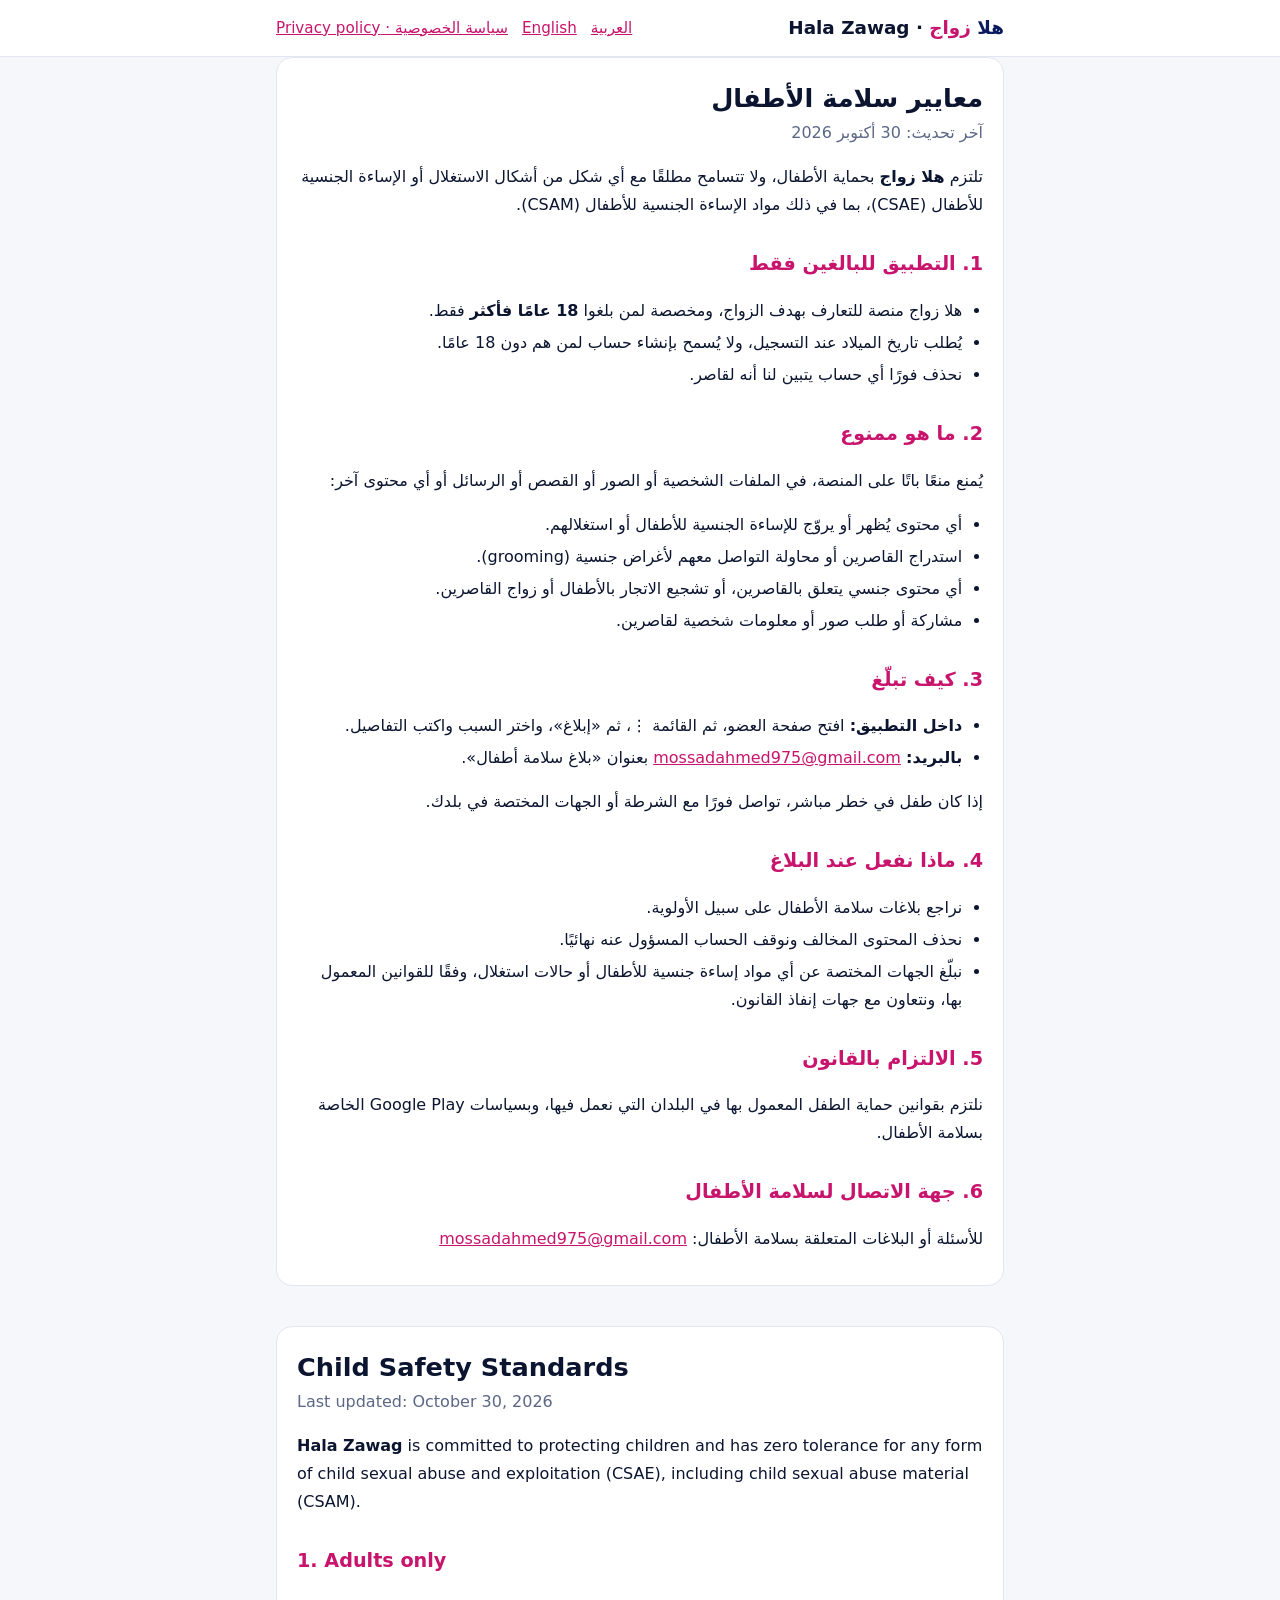
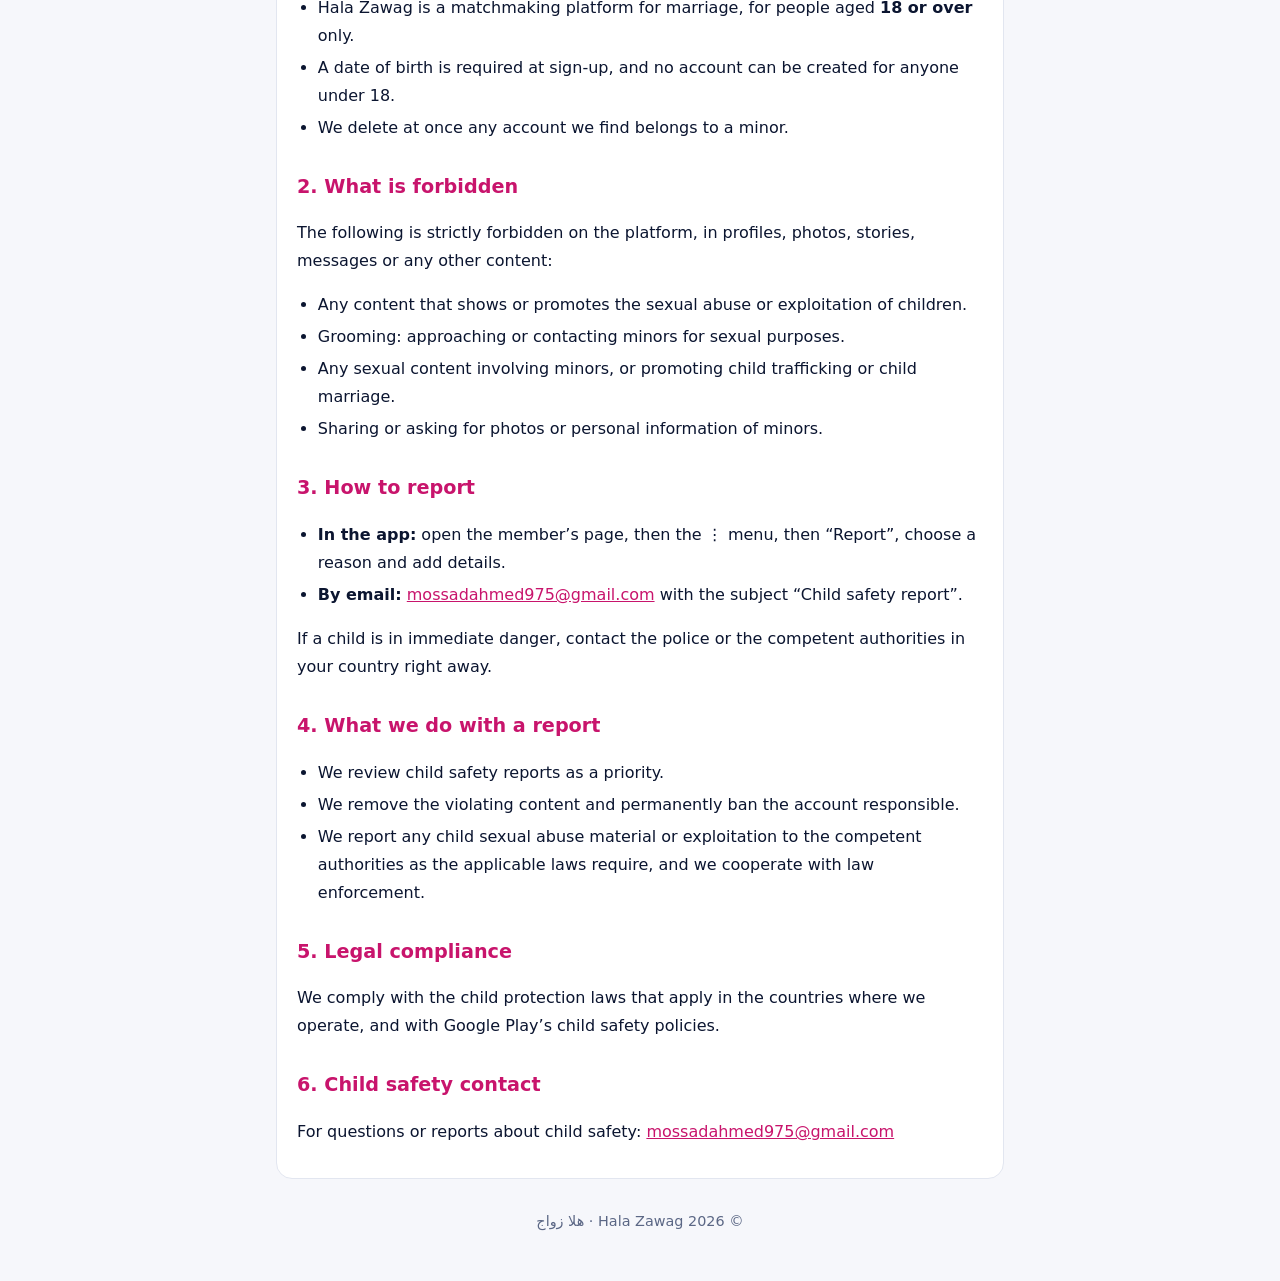
==== child-safety.html @ 01727cb4 "Add child safety standards page Co-Authored-By: Claude Opus 5.5 <noreply@anthropic.com>" ====
<!doctype html>
<html lang="ar" dir="rtl">
<head>
<meta charset="utf-8">
<meta name="viewport" content="width=device-width, initial-scale=1">
<title>معايير سلامة الأطفال – هلا زواج | Child Safety Standards – Hala Zawag</title>
<meta name="description" content="معايير هلا زواج لحماية الأطفال من الاستغلال والإساءة الجنسية. Hala Zawag's standards against child sexual abuse and exploitation.">
<link rel="stylesheet" href="style.css">
</head>
<body>
<header class="top">
  <div class="wrap">
    <p class="brand"><span class="first">هلا</span> <span class="second">زواج</span> · Hala Zawag</p>
    <nav class="lang" aria-label="Language">
      <a href="#ar" lang="ar">العربية</a>
      <a href="#en" lang="en">English</a>
      <a href="index.html">سياسة الخصوصية · Privacy policy</a>
    </nav>
  </div>
</header>

<main class="wrap">

<article id="ar" lang="ar" dir="rtl">
  <h1>معايير سلامة الأطفال</h1>
  <p class="meta">آخر تحديث: 30 أكتوبر 2026</p>

  <p>تلتزم <strong>هلا زواج</strong> بحماية الأطفال، ولا تتسامح مطلقًا مع أي شكل من أشكال الاستغلال أو الإساءة الجنسية للأطفال (CSAE)، بما في ذلك مواد الإساءة الجنسية للأطفال (CSAM).</p>

  <h2>1. التطبيق للبالغين فقط</h2>
  <ul>
    <li>هلا زواج منصة للتعارف بهدف الزواج، ومخصصة لمن بلغوا <strong>18 عامًا فأكثر</strong> فقط.</li>
    <li>يُطلب تاريخ الميلاد عند التسجيل، ولا يُسمح بإنشاء حساب لمن هم دون 18 عامًا.</li>
    <li>نحذف فورًا أي حساب يتبين لنا أنه لقاصر.</li>
  </ul>

  <h2>2. ما هو ممنوع</h2>
  <p>يُمنع منعًا باتًا على المنصة، في الملفات الشخصية أو الصور أو القصص أو الرسائل أو أي محتوى آخر:</p>
  <ul>
    <li>أي محتوى يُظهر أو يروّج للإساءة الجنسية للأطفال أو استغلالهم.</li>
    <li>استدراج القاصرين أو محاولة التواصل معهم لأغراض جنسية (grooming).</li>
    <li>أي محتوى جنسي يتعلق بالقاصرين، أو تشجيع الاتجار بالأطفال أو زواج القاصرين.</li>
    <li>مشاركة أو طلب صور أو معلومات شخصية لقاصرين.</li>
  </ul>

  <h2>3. كيف تبلّغ</h2>
  <ul>
    <li><strong>داخل التطبيق:</strong> افتح صفحة العضو، ثم القائمة ⋮، ثم «إبلاغ»، واختر السبب واكتب التفاصيل.</li>
    <li><strong>بالبريد:</strong> <a href="mailto:mossadahmed975@gmail.com?subject=Child%20safety%20report">mossadahmed975@gmail.com</a> بعنوان «بلاغ سلامة أطفال».</li>
  </ul>
  <p>إذا كان طفل في خطر مباشر، تواصل فورًا مع الشرطة أو الجهات المختصة في بلدك.</p>

  <h2>4. ماذا نفعل عند البلاغ</h2>
  <ul>
    <li>نراجع بلاغات سلامة الأطفال على سبيل الأولوية.</li>
    <li>نحذف المحتوى المخالف ونوقف الحساب المسؤول عنه نهائيًا.</li>
    <li>نبلّغ الجهات المختصة عن أي مواد إساءة جنسية للأطفال أو حالات استغلال، وفقًا للقوانين المعمول بها، ونتعاون مع جهات إنفاذ القانون.</li>
  </ul>

  <h2>5. الالتزام بالقانون</h2>
  <p>نلتزم بقوانين حماية الطفل المعمول بها في البلدان التي نعمل فيها، وبسياسات Google Play الخاصة بسلامة الأطفال.</p>

  <h2>6. جهة الاتصال لسلامة الأطفال</h2>
  <p>للأسئلة أو البلاغات المتعلقة بسلامة الأطفال: <a href="mailto:mossadahmed975@gmail.com">mossadahmed975@gmail.com</a></p>
</article>

<hr>

<article id="en" lang="en" dir="ltr">
  <h1>Child Safety Standards</h1>
  <p class="meta">Last updated: October 30, 2026</p>

  <p><strong>Hala Zawag</strong> is committed to protecting children and has zero tolerance for any form of child sexual abuse and exploitation (CSAE), including child sexual abuse material (CSAM).</p>

  <h2>1. Adults only</h2>
  <ul>
    <li>Hala Zawag is a matchmaking platform for marriage, for people aged <strong>18 or over</strong> only.</li>
    <li>A date of birth is required at sign-up, and no account can be created for anyone under 18.</li>
    <li>We delete at once any account we find belongs to a minor.</li>
  </ul>

  <h2>2. What is forbidden</h2>
  <p>The following is strictly forbidden on the platform, in profiles, photos, stories, messages or any other content:</p>
  <ul>
    <li>Any content that shows or promotes the sexual abuse or exploitation of children.</li>
    <li>Grooming: approaching or contacting minors for sexual purposes.</li>
    <li>Any sexual content involving minors, or promoting child trafficking or child marriage.</li>
    <li>Sharing or asking for photos or personal information of minors.</li>
  </ul>

  <h2>3. How to report</h2>
  <ul>
    <li><strong>In the app:</strong> open the member’s page, then the ⋮ menu, then “Report”, choose a reason and add details.</li>
    <li><strong>By email:</strong> <a href="mailto:mossadahmed975@gmail.com?subject=Child%20safety%20report">mossadahmed975@gmail.com</a> with the subject “Child safety report”.</li>
  </ul>
  <p>If a child is in immediate danger, contact the police or the competent authorities in your country right away.</p>

  <h2>4. What we do with a report</h2>
  <ul>
    <li>We review child safety reports as a priority.</li>
    <li>We remove the violating content and permanently ban the account responsible.</li>
    <li>We report any child sexual abuse material or exploitation to the competent authorities as the applicable laws require, and we cooperate with law enforcement.</li>
  </ul>

  <h2>5. Legal compliance</h2>
  <p>We comply with the child protection laws that apply in the countries where we operate, and with Google Play’s child safety policies.</p>

  <h2>6. Child safety contact</h2>
  <p>For questions or reports about child safety: <a href="mailto:mossadahmed975@gmail.com">mossadahmed975@gmail.com</a></p>
</article>

</main>
<footer class="wrap foot"><p>© 2026 Hala Zawag · هلا زواج</p></footer>
</body>
</html>
---- style.css ----
:root {
  --bg: #F6F7FB;
  --surface: #FFFFFF;
  --text: #0B1530;
  --muted: #5B6785;
  --line: #E2E6F0;
  --pink: #C8146C;
  --navy: #0B1A5E;
}
@media (prefers-color-scheme: dark) {
  :root {
    --bg: #03102B;
    --surface: #0E1C36;
    --text: #F5F7FA;
    --muted: #9AA6C4;
    --line: #1A2B4D;
    --pink: #F0609F;
    --navy: #FFFFFF;
  }
}
* { box-sizing: border-box; }
html { -webkit-text-size-adjust: 100%; }
body {
  margin: 0;
  background: var(--bg);
  color: var(--text);
  font: 16px/1.75 "Tajawal", "Segoe UI", system-ui, -apple-system, sans-serif;
}
.wrap { max-width: 760px; margin: 0 auto; padding: 0 16px; }
.top { background: var(--surface); border-bottom: 1px solid var(--line); }
.top .wrap { display: flex; flex-wrap: wrap; align-items: center; justify-content: space-between; gap: 8px 16px; padding-block: 12px; }
.brand { margin: 0; font-weight: 800; font-size: 1.15rem; }
.brand .first { color: var(--navy); }
.brand .second { color: var(--pink); }
.lang { display: flex; flex-wrap: wrap; gap: 4px 14px; font-size: .95rem; }
a { color: var(--pink); }
main { padding-block: 24px 8px; }
article { background: var(--surface); border: 1px solid var(--line); border-radius: 16px; padding: 8px 20px 16px; }
h1 { font-size: 1.6rem; line-height: 1.3; margin: 16px 0 4px; }
h2 { font-size: 1.2rem; margin: 28px 0 6px; color: var(--pink); }
h3 { font-size: 1.02rem; margin: 18px 0 4px; }
.meta { color: var(--muted); margin-top: 0; }
ul, ol { padding-inline-start: 1.3em; }
li { margin-block: 4px; }
hr { border: 0; height: 24px; }
.foot { color: var(--muted); font-size: .9rem; padding-block: 16px 32px; text-align: center; }
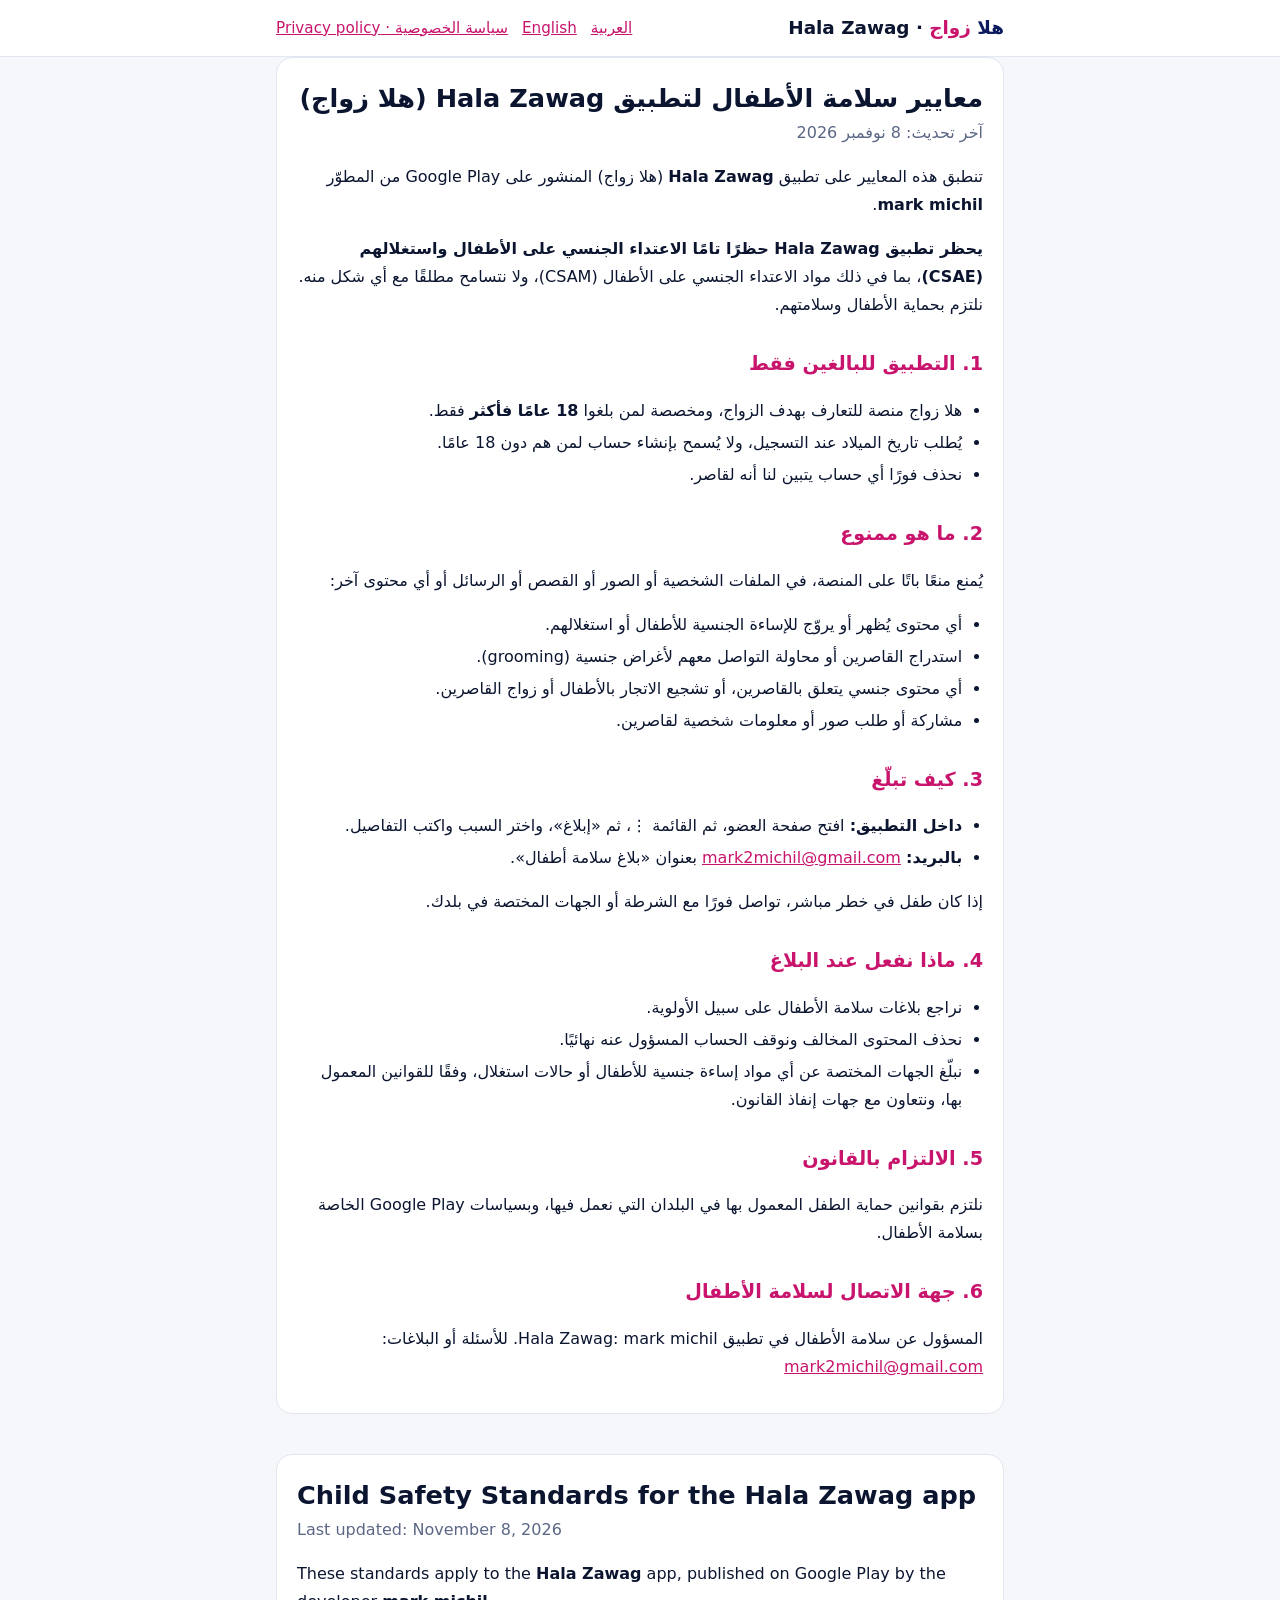
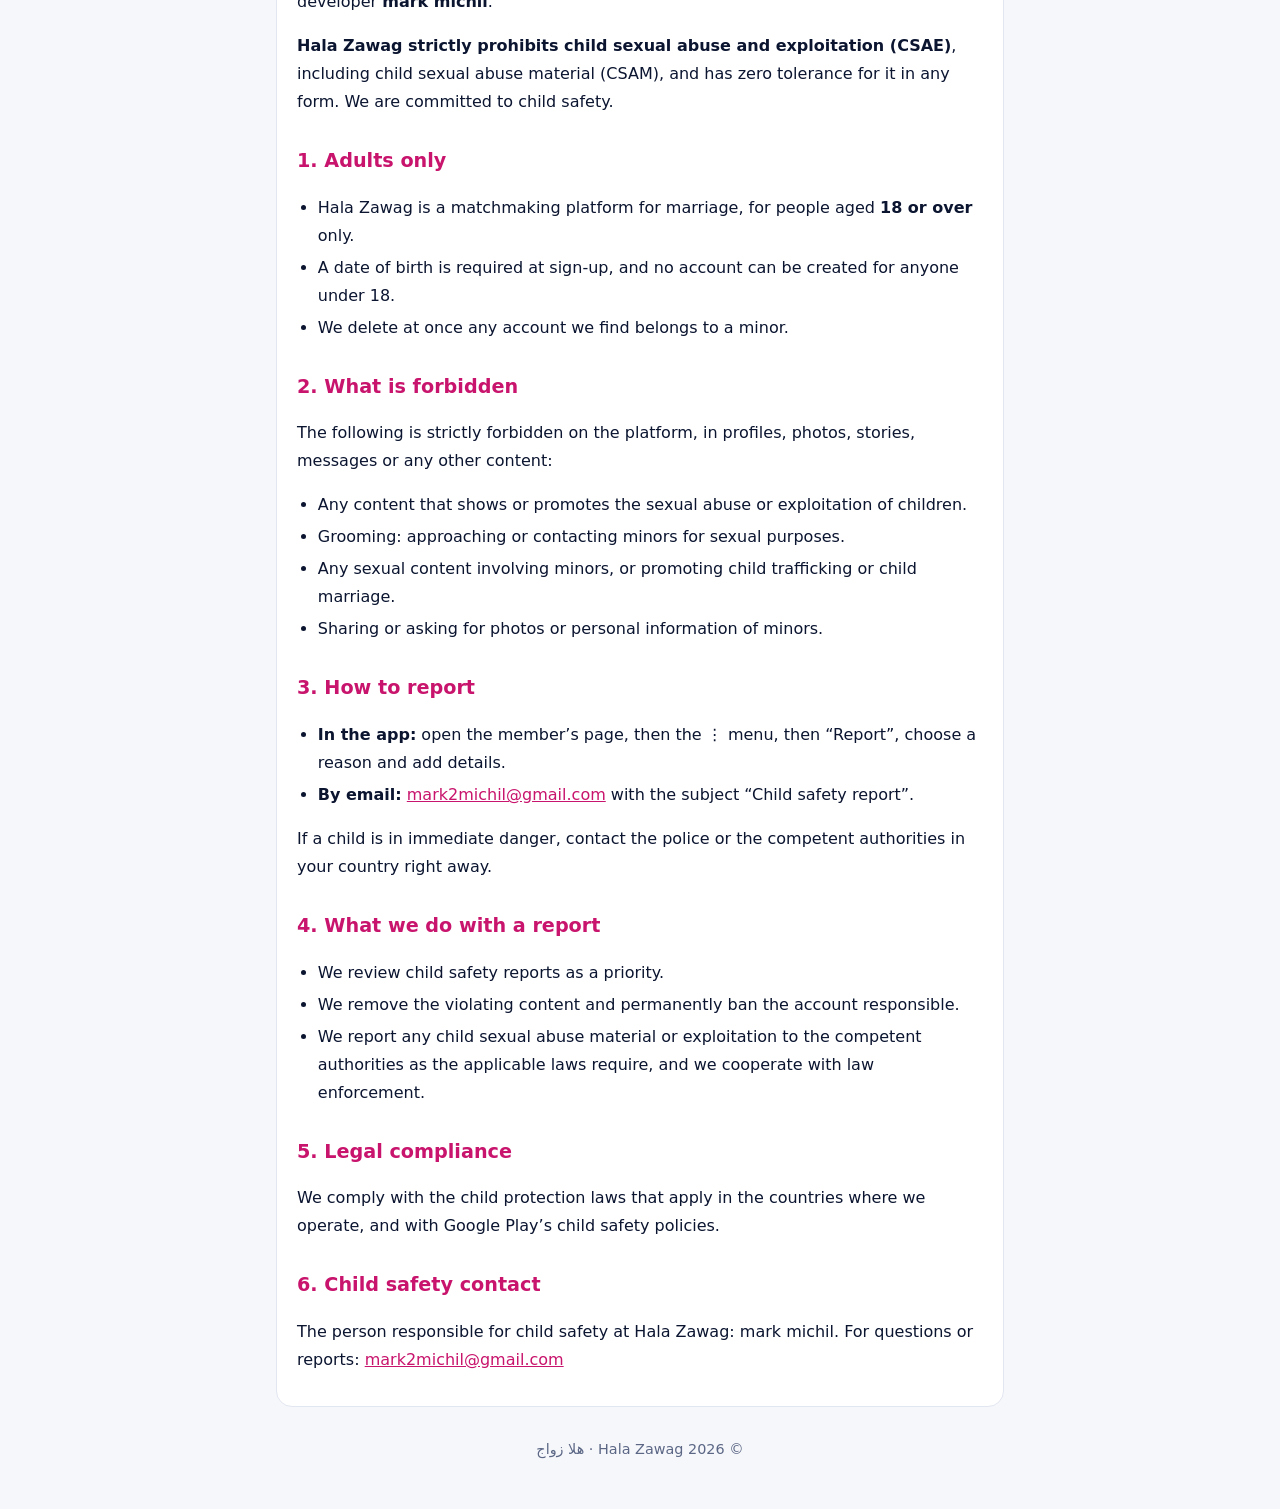
==== commit 7909c864: "Name the app and developer in the child safety standards; add a child safety section to the privacy " ====
--- a/child-safety.html
+++ b/child-safety.html
@@ -3,7 +3,7 @@
 <head>
 <meta charset="utf-8">
 <meta name="viewport" content="width=device-width, initial-scale=1">
-<title>معايير سلامة الأطفال – هلا زواج | Child Safety Standards – Hala Zawag</title>
+<title>Hala Zawag – Child Safety Standards | معايير سلامة الأطفال – هلا زواج</title>
 <meta name="description" content="معايير هلا زواج لحماية الأطفال من الاستغلال والإساءة الجنسية. Hala Zawag's standards against child sexual abuse and exploitation.">
 <link rel="stylesheet" href="style.css">
 </head>
@@ -22,10 +22,11 @@
 <main class="wrap">
 
 <article id="ar" lang="ar" dir="rtl">
-  <h1>معايير سلامة الأطفال</h1>
-  <p class="meta">آخر تحديث: 30 أكتوبر 2026</p>
+  <h1>معايير سلامة الأطفال لتطبيق Hala Zawag (هلا زواج)</h1>
+  <p class="meta">آخر تحديث: 8 نوفمبر 2026</p>
 
-  <p>تلتزم <strong>هلا زواج</strong> بحماية الأطفال، ولا تتسامح مطلقًا مع أي شكل من أشكال الاستغلال أو الإساءة الجنسية للأطفال (CSAE)، بما في ذلك مواد الإساءة الجنسية للأطفال (CSAM).</p>
+  <p>تنطبق هذه المعايير على تطبيق <strong>Hala Zawag</strong> (هلا زواج) المنشور على Google Play من المطوّر <strong>mark michil</strong>.</p>
+  <p><strong>يحظر تطبيق Hala Zawag حظرًا تامًا الاعتداء الجنسي على الأطفال واستغلالهم (CSAE)</strong>، بما في ذلك مواد الاعتداء الجنسي على الأطفال (CSAM)، ولا نتسامح مطلقًا مع أي شكل منه. نلتزم بحماية الأطفال وسلامتهم.</p>
 
   <h2>1. التطبيق للبالغين فقط</h2>
   <ul>
@@ -46,7 +47,7 @@
   <h2>3. كيف تبلّغ</h2>
   <ul>
     <li><strong>داخل التطبيق:</strong> افتح صفحة العضو، ثم القائمة ⋮، ثم «إبلاغ»، واختر السبب واكتب التفاصيل.</li>
-    <li><strong>بالبريد:</strong> <a href="mailto:mossadahmed975@gmail.com?subject=Child%20safety%20report">mossadahmed975@gmail.com</a> بعنوان «بلاغ سلامة أطفال».</li>
+    <li><strong>بالبريد:</strong> <a href="mailto:mark2michil@gmail.com?subject=Child%20safety%20report">mark2michil@gmail.com</a> بعنوان «بلاغ سلامة أطفال».</li>
   </ul>
   <p>إذا كان طفل في خطر مباشر، تواصل فورًا مع الشرطة أو الجهات المختصة في بلدك.</p>
 
@@ -61,16 +62,17 @@
   <p>نلتزم بقوانين حماية الطفل المعمول بها في البلدان التي نعمل فيها، وبسياسات Google Play الخاصة بسلامة الأطفال.</p>
 
   <h2>6. جهة الاتصال لسلامة الأطفال</h2>
-  <p>للأسئلة أو البلاغات المتعلقة بسلامة الأطفال: <a href="mailto:mossadahmed975@gmail.com">mossadahmed975@gmail.com</a></p>
+  <p>المسؤول عن سلامة الأطفال في تطبيق Hala Zawag: mark michil. للأسئلة أو البلاغات: <a href="mailto:mark2michil@gmail.com">mark2michil@gmail.com</a></p>
 </article>
 
 <hr>
 
 <article id="en" lang="en" dir="ltr">
-  <h1>Child Safety Standards</h1>
-  <p class="meta">Last updated: October 30, 2026</p>
+  <h1>Child Safety Standards for the Hala Zawag app</h1>
+  <p class="meta">Last updated: November 8, 2026</p>
 
-  <p><strong>Hala Zawag</strong> is committed to protecting children and has zero tolerance for any form of child sexual abuse and exploitation (CSAE), including child sexual abuse material (CSAM).</p>
+  <p>These standards apply to the <strong>Hala Zawag</strong> app, published on Google Play by the developer <strong>mark michil</strong>.</p>
+  <p><strong>Hala Zawag strictly prohibits child sexual abuse and exploitation (CSAE)</strong>, including child sexual abuse material (CSAM), and has zero tolerance for it in any form. We are committed to child safety.</p>
 
   <h2>1. Adults only</h2>
   <ul>
@@ -91,7 +93,7 @@
   <h2>3. How to report</h2>
   <ul>
     <li><strong>In the app:</strong> open the member’s page, then the ⋮ menu, then “Report”, choose a reason and add details.</li>
-    <li><strong>By email:</strong> <a href="mailto:mossadahmed975@gmail.com?subject=Child%20safety%20report">mossadahmed975@gmail.com</a> with the subject “Child safety report”.</li>
+    <li><strong>By email:</strong> <a href="mailto:mark2michil@gmail.com?subject=Child%20safety%20report">mark2michil@gmail.com</a> with the subject “Child safety report”.</li>
   </ul>
   <p>If a child is in immediate danger, contact the police or the competent authorities in your country right away.</p>
 
@@ -106,7 +108,7 @@
   <p>We comply with the child protection laws that apply in the countries where we operate, and with Google Play’s child safety policies.</p>
 
   <h2>6. Child safety contact</h2>
-  <p>For questions or reports about child safety: <a href="mailto:mossadahmed975@gmail.com">mossadahmed975@gmail.com</a></p>
+  <p>The person responsible for child safety at Hala Zawag: mark michil. For questions or reports: <a href="mailto:mark2michil@gmail.com">mark2michil@gmail.com</a></p>
 </article>
 
 </main>
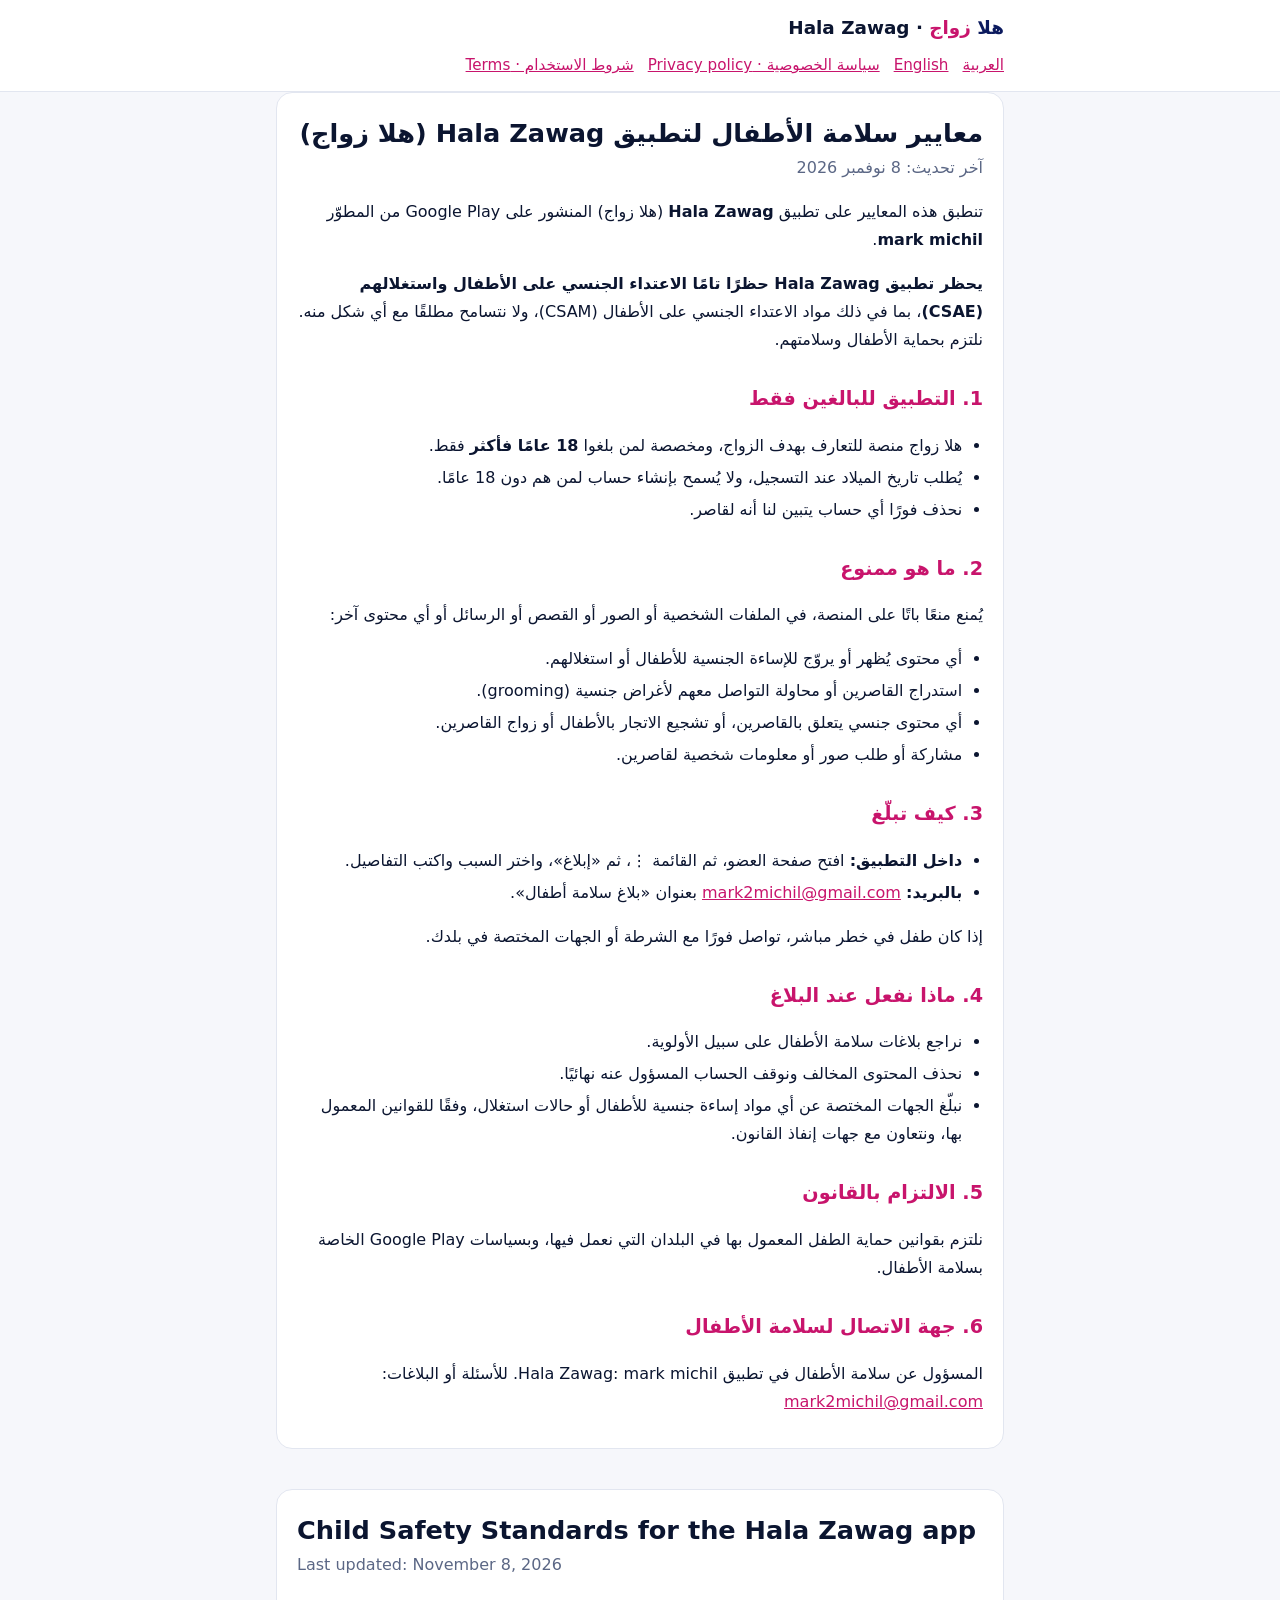
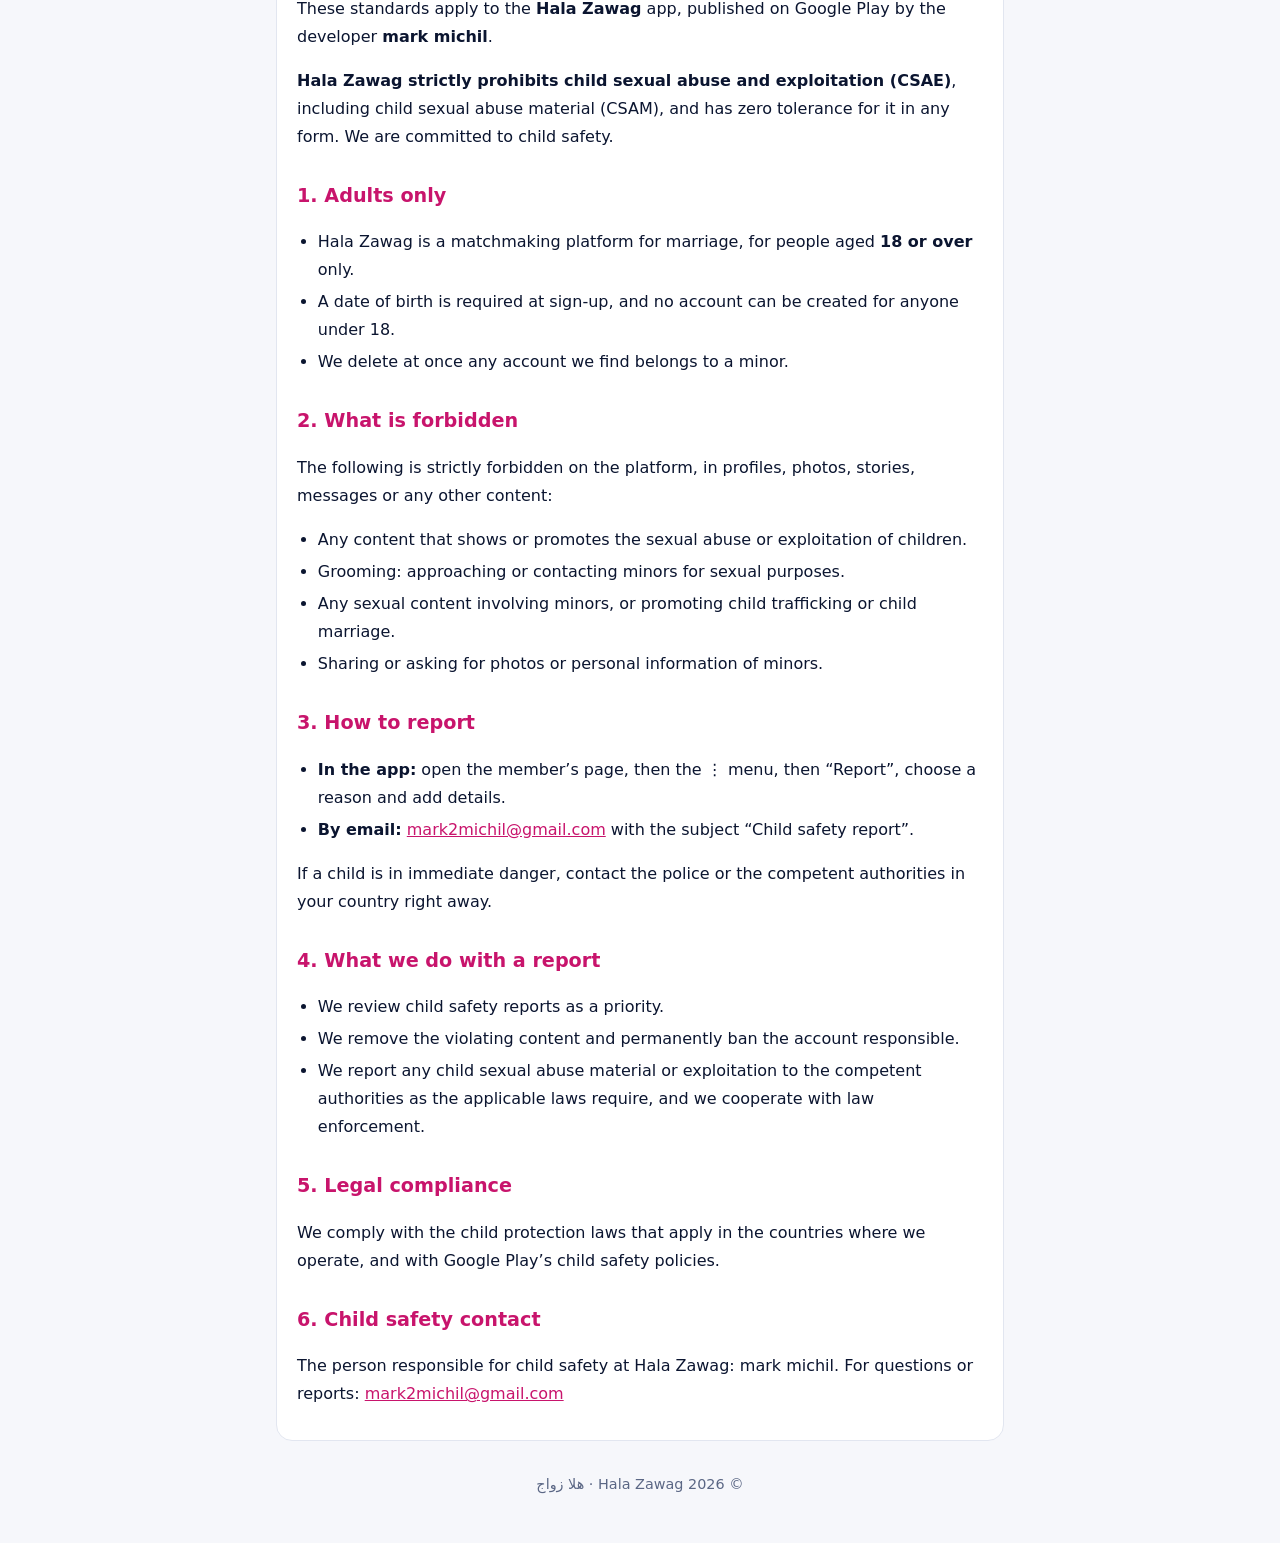
==== commit dbe11ec5: "Add terms of service page Co-Authored-By: Claude Opus 5.5 <noreply@anthropic.com>" ====
--- a/child-safety.html
+++ b/child-safety.html
@@ -15,6 +15,7 @@
       <a href="#ar" lang="ar">العربية</a>
       <a href="#en" lang="en">English</a>
       <a href="index.html">سياسة الخصوصية · Privacy policy</a>
+      <a href="terms.html">شروط الاستخدام · Terms</a>
     </nav>
   </div>
 </header>
